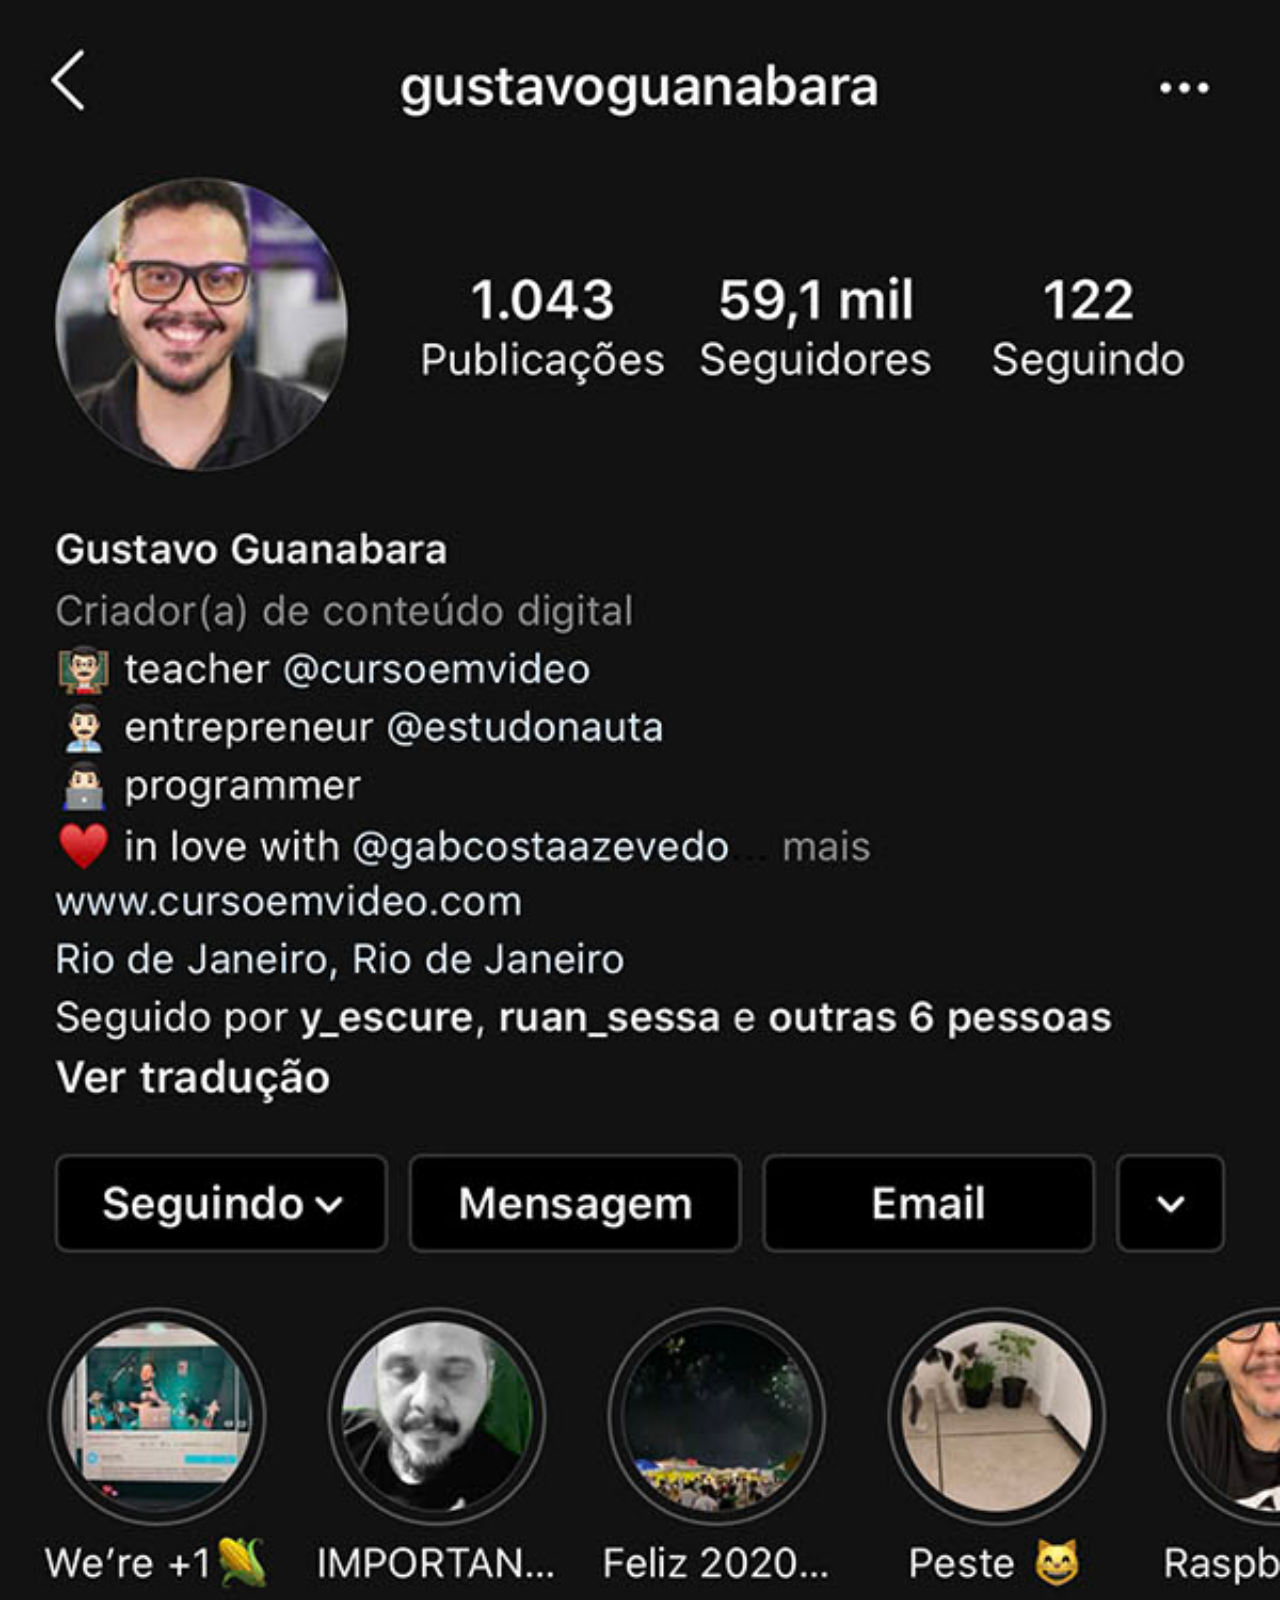
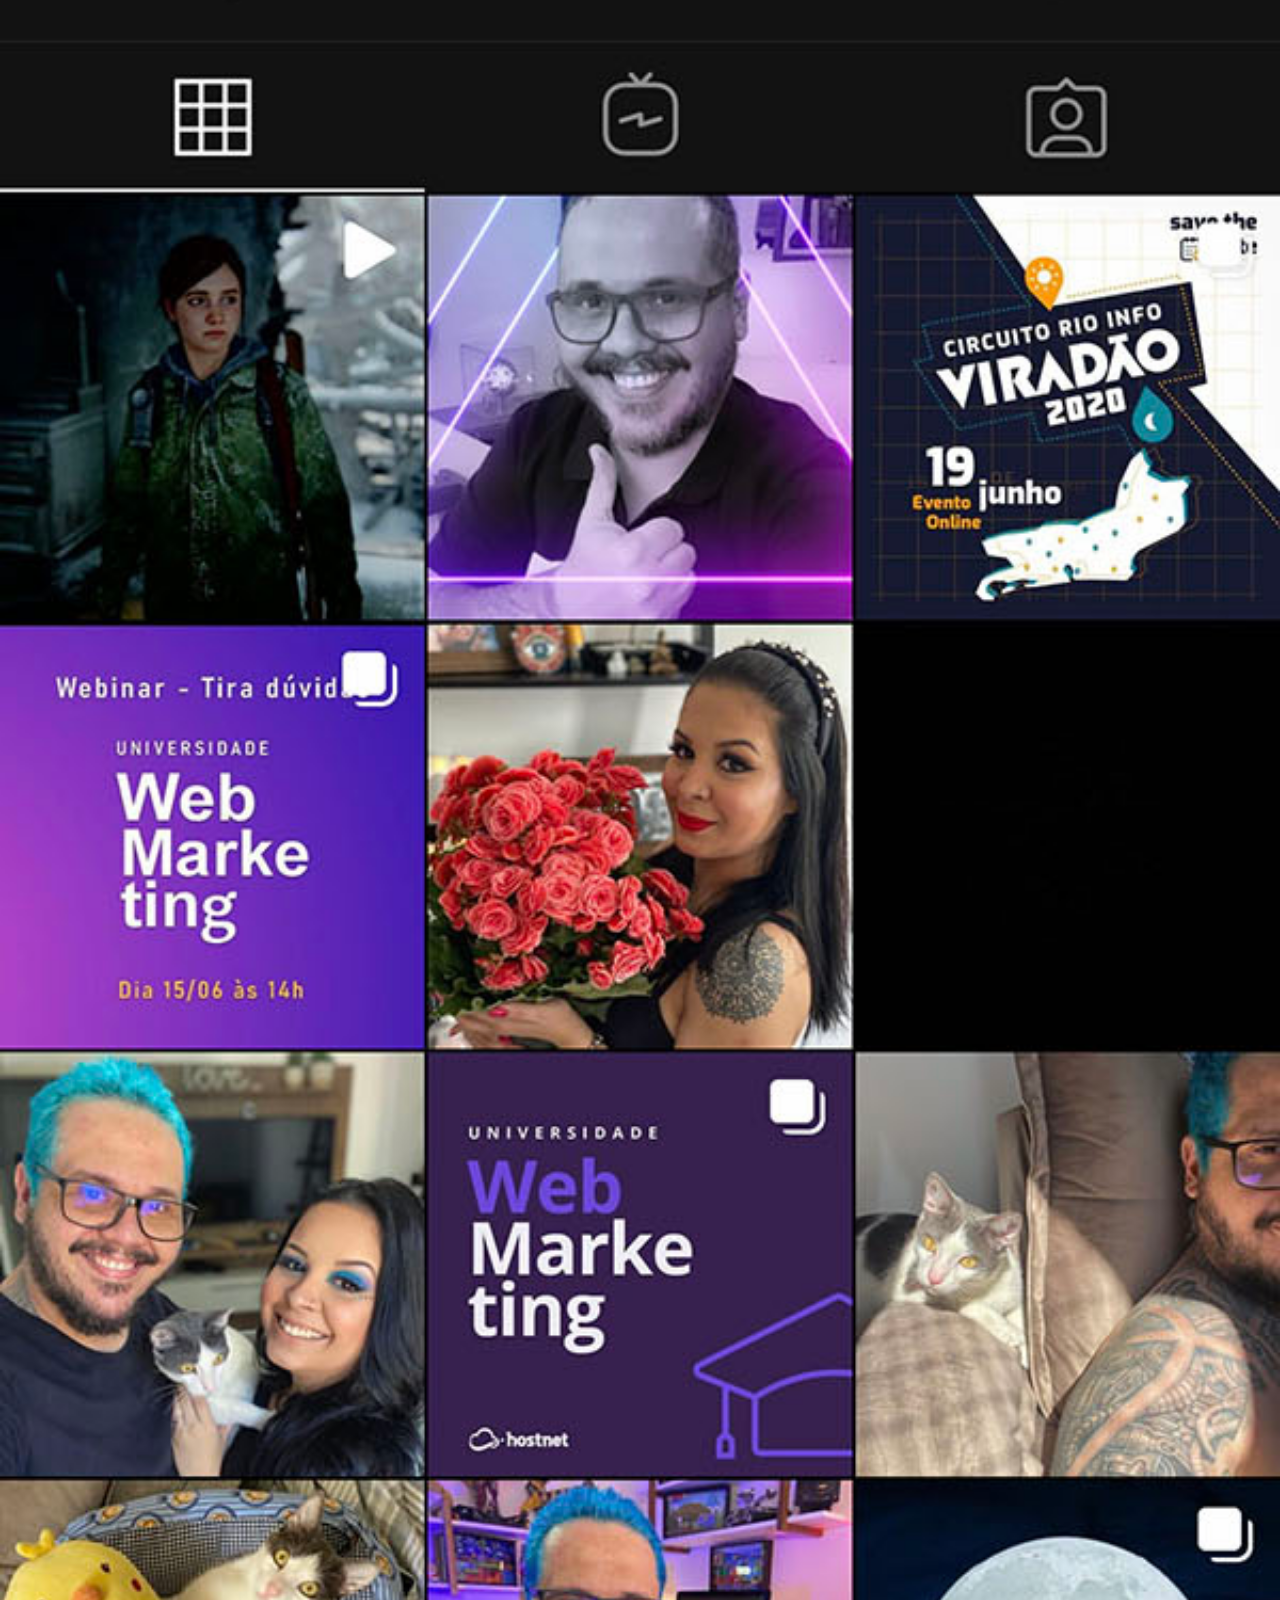
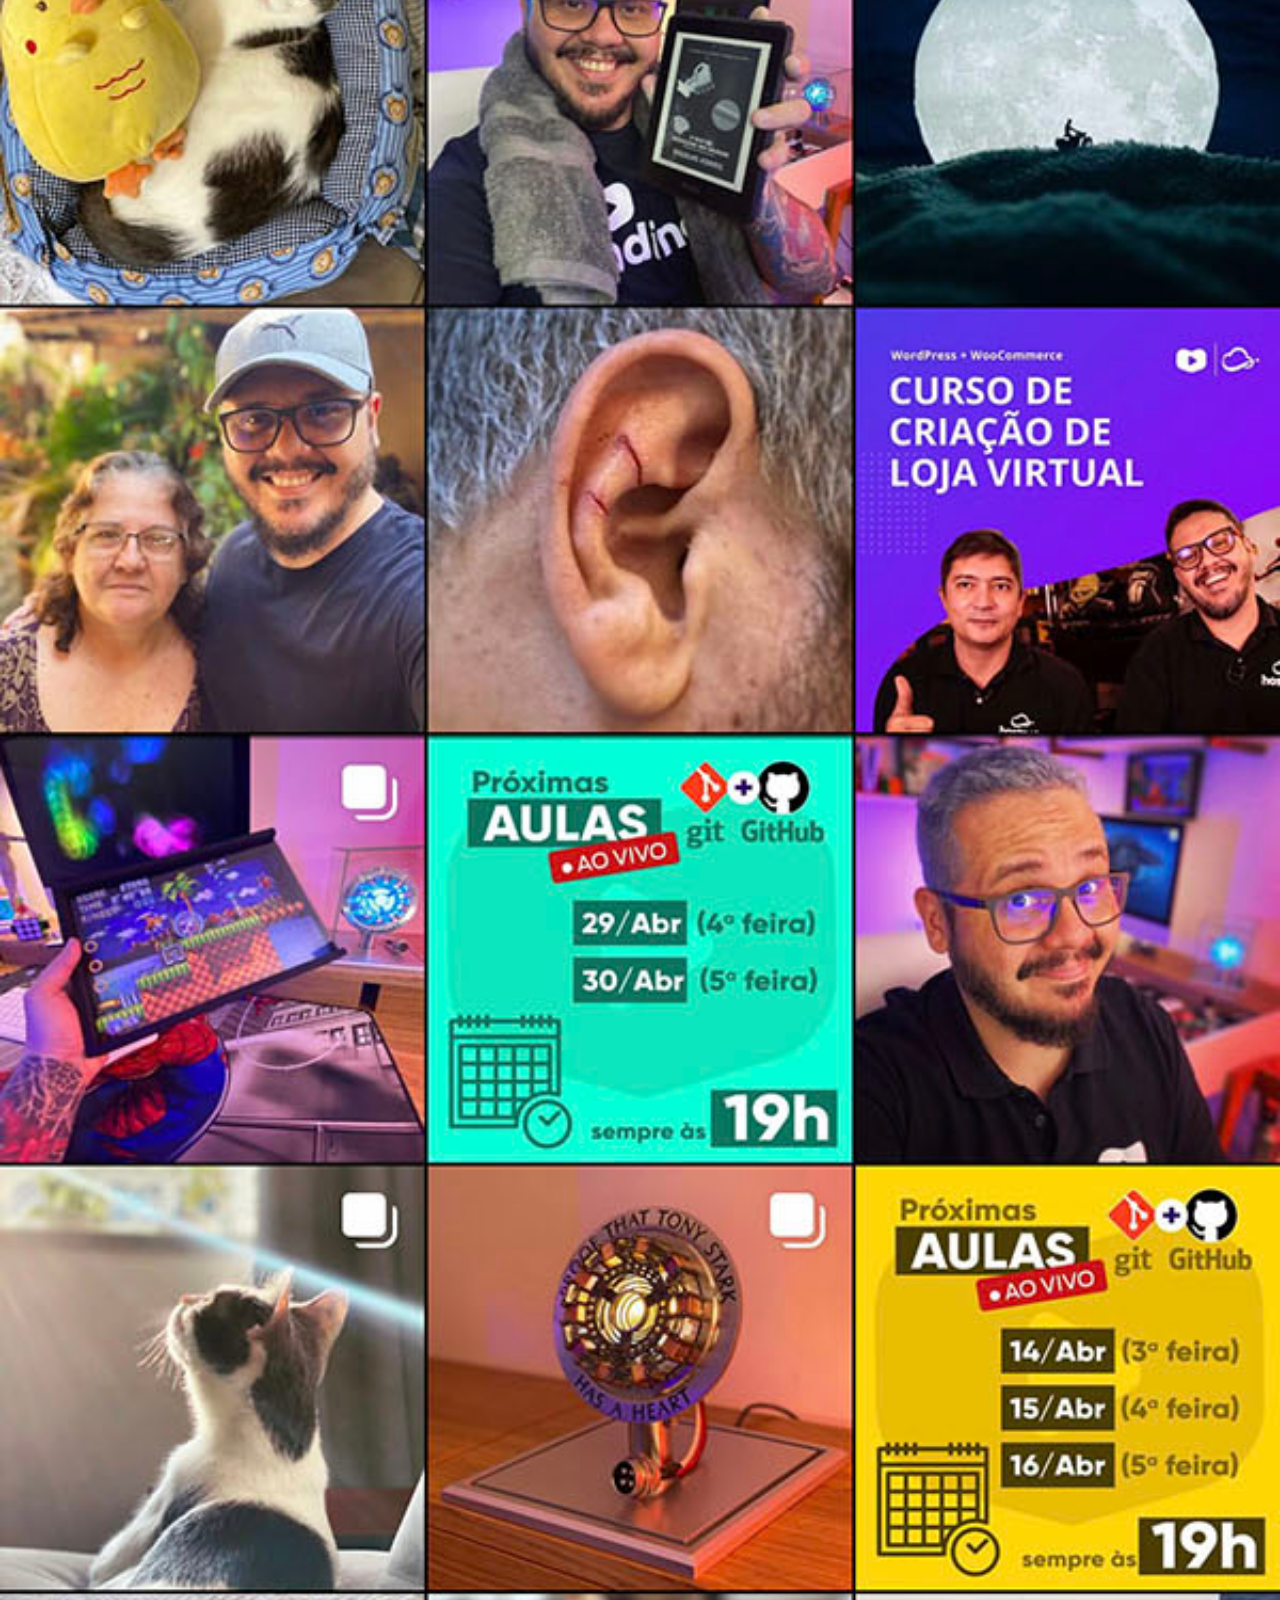
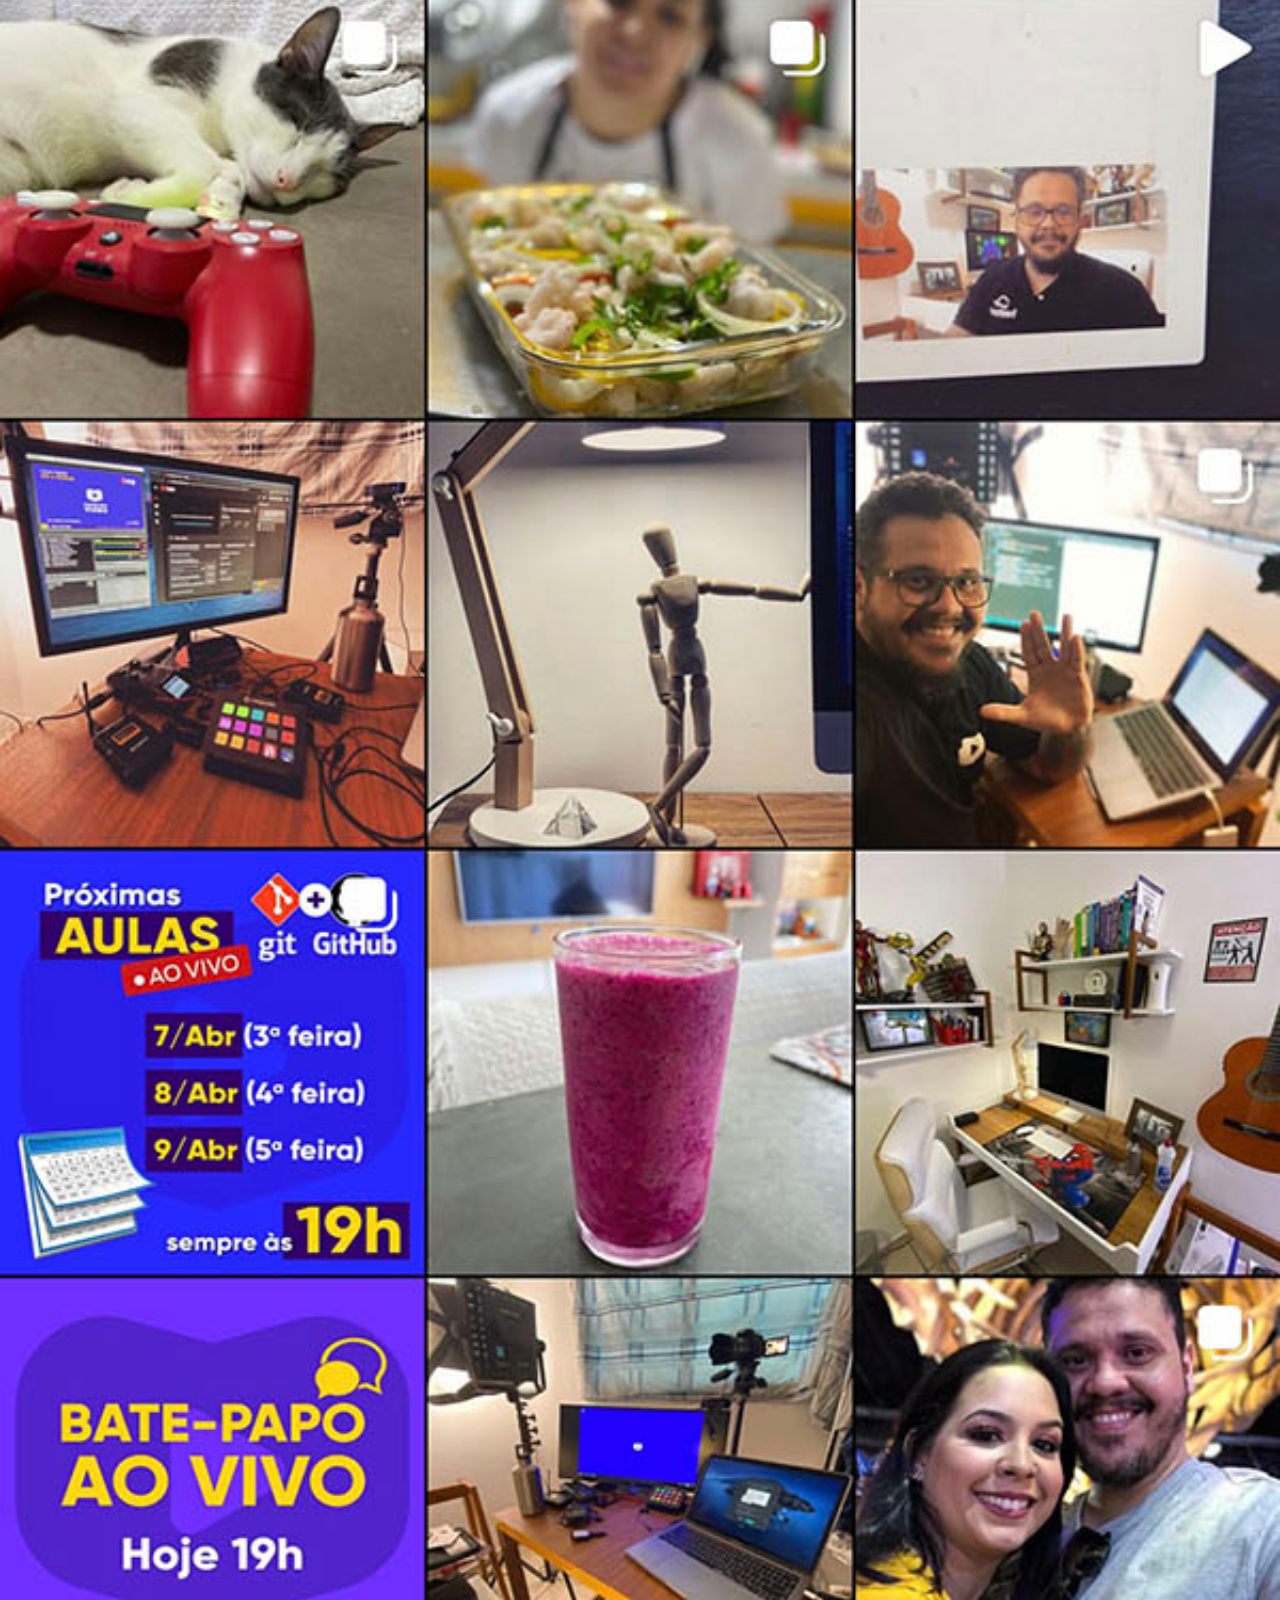
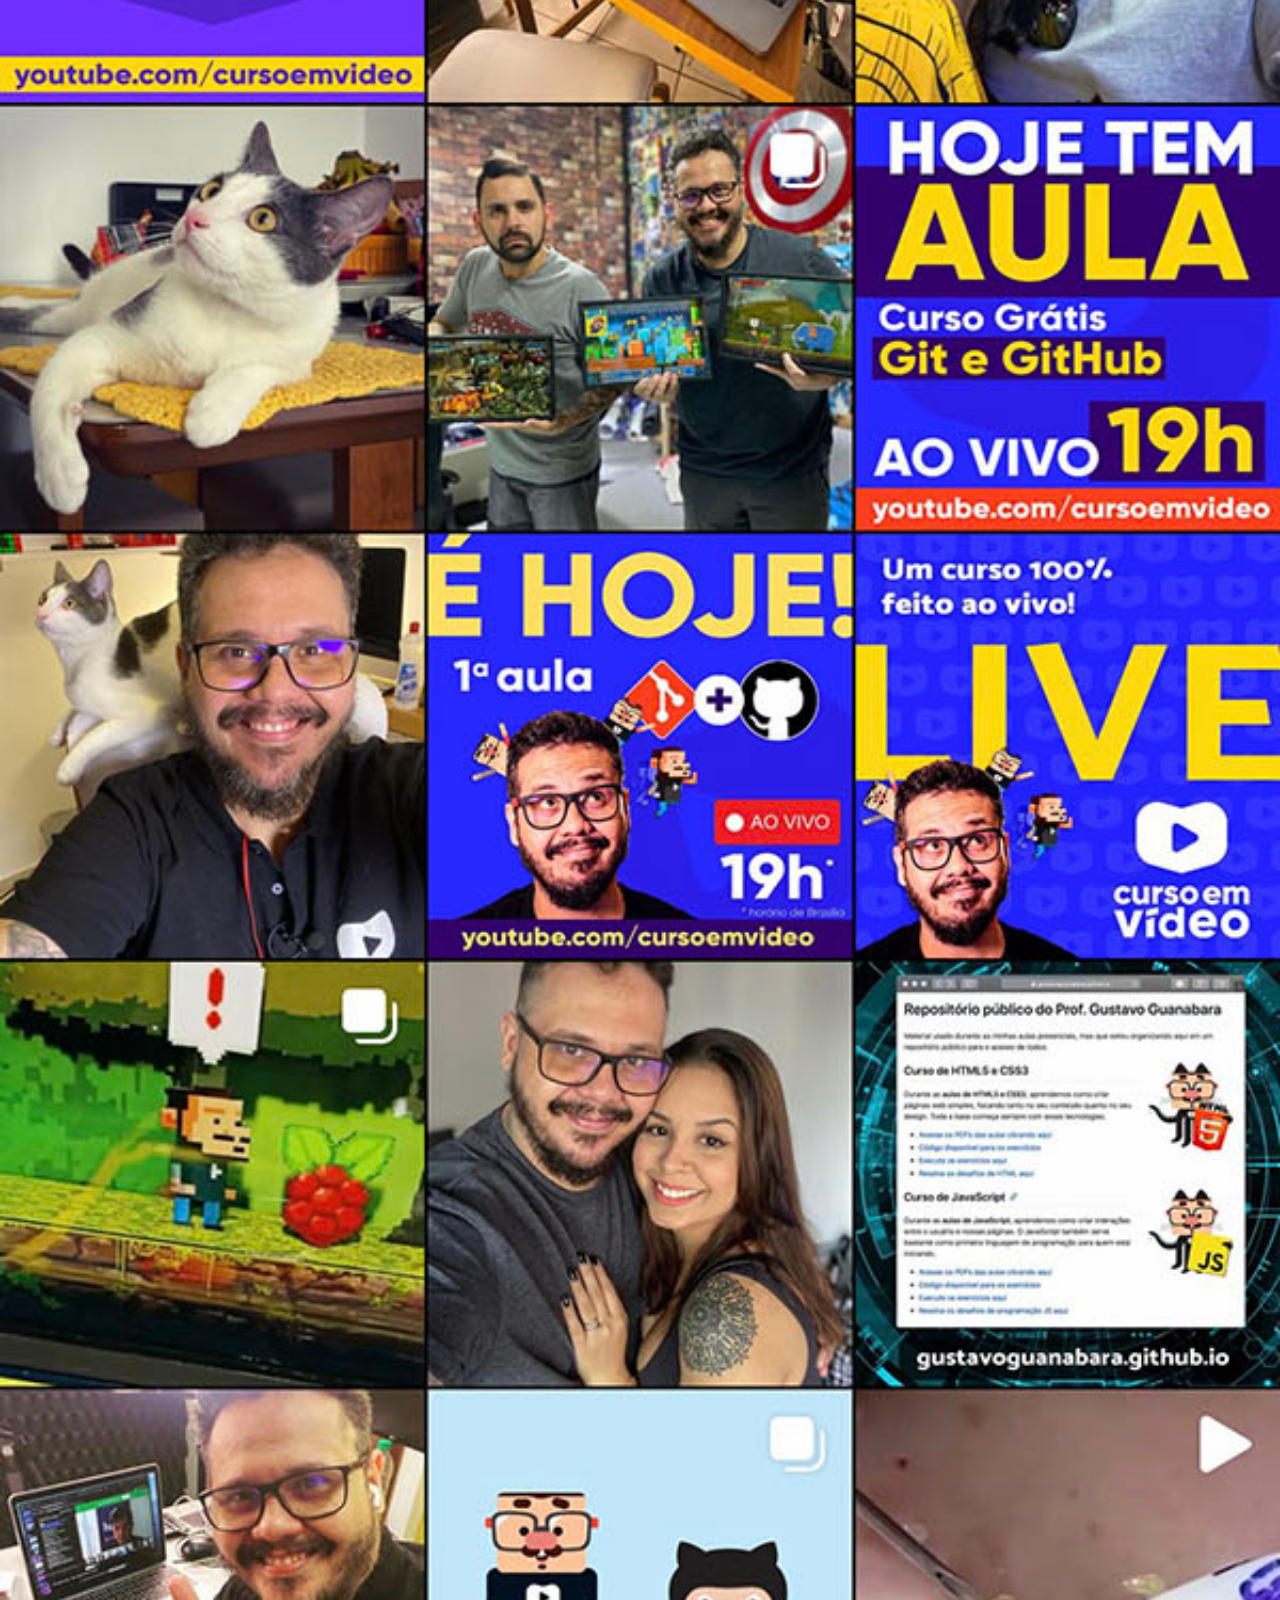
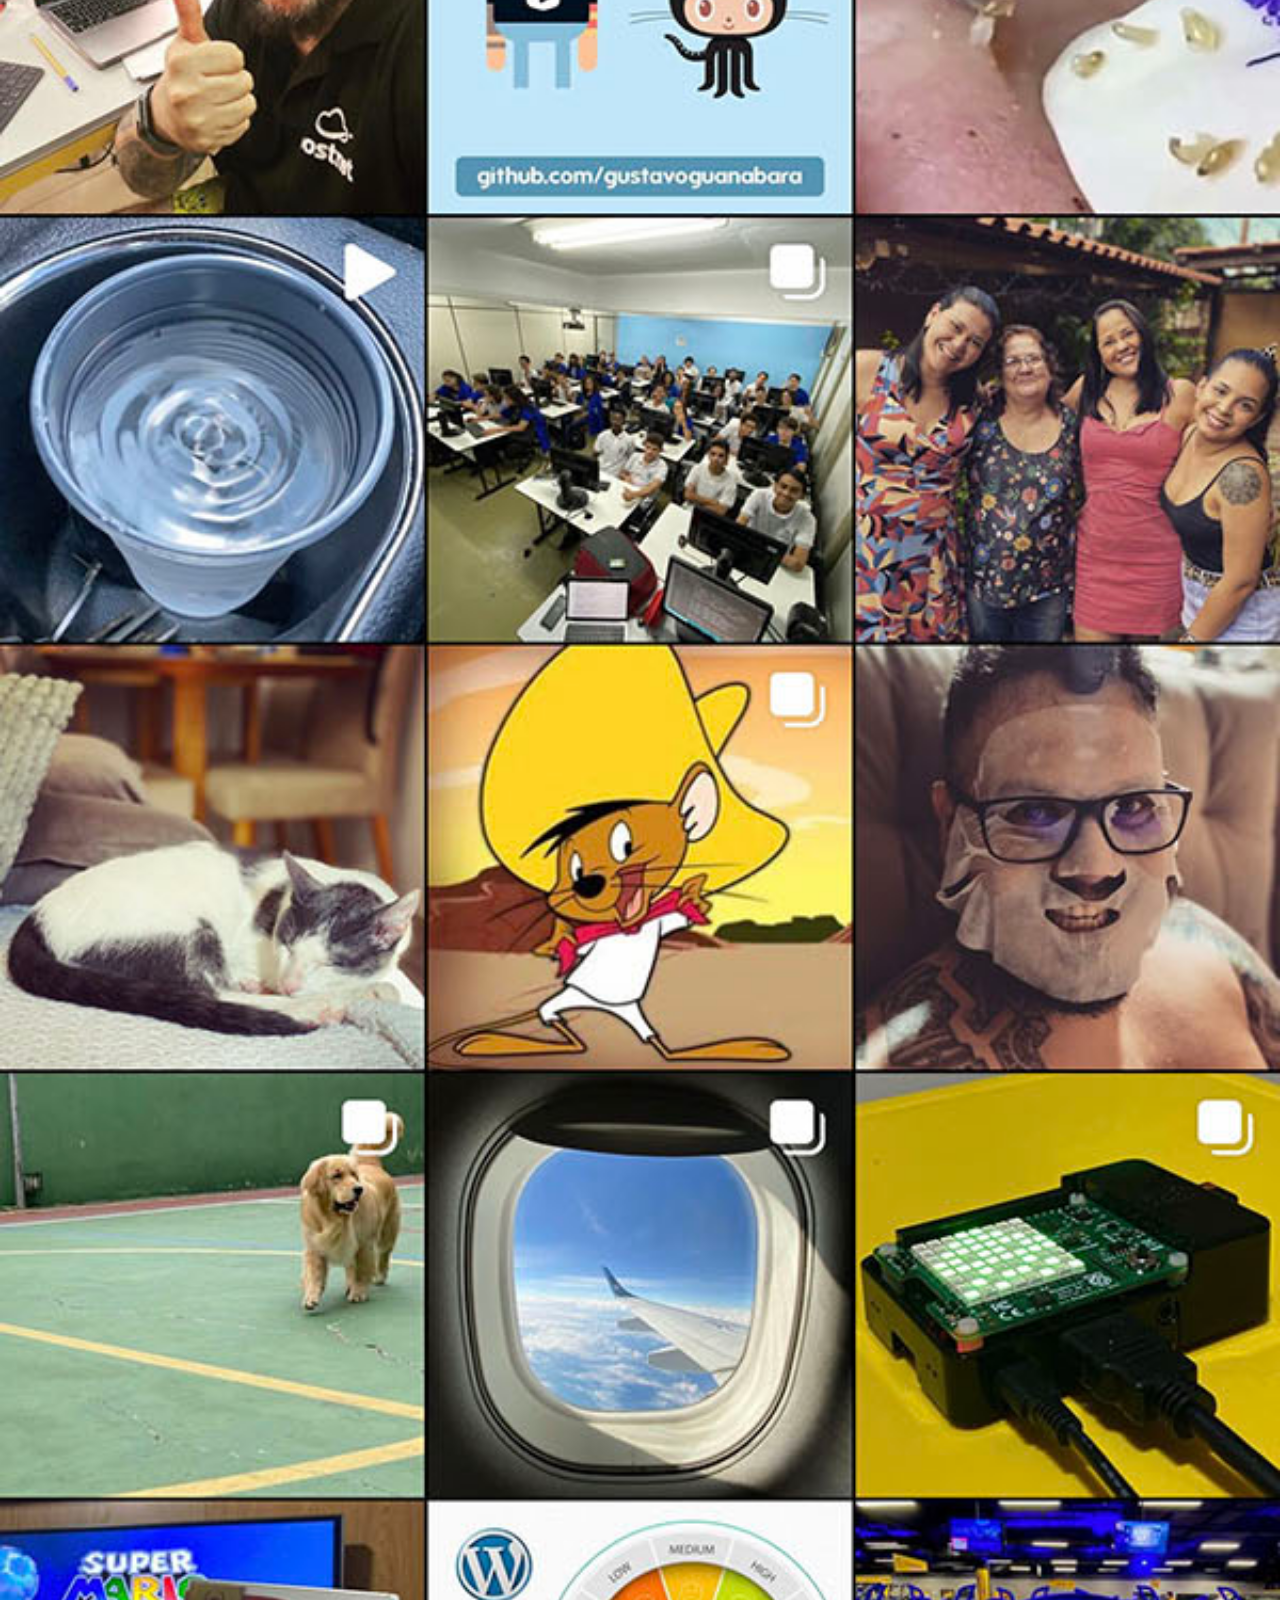
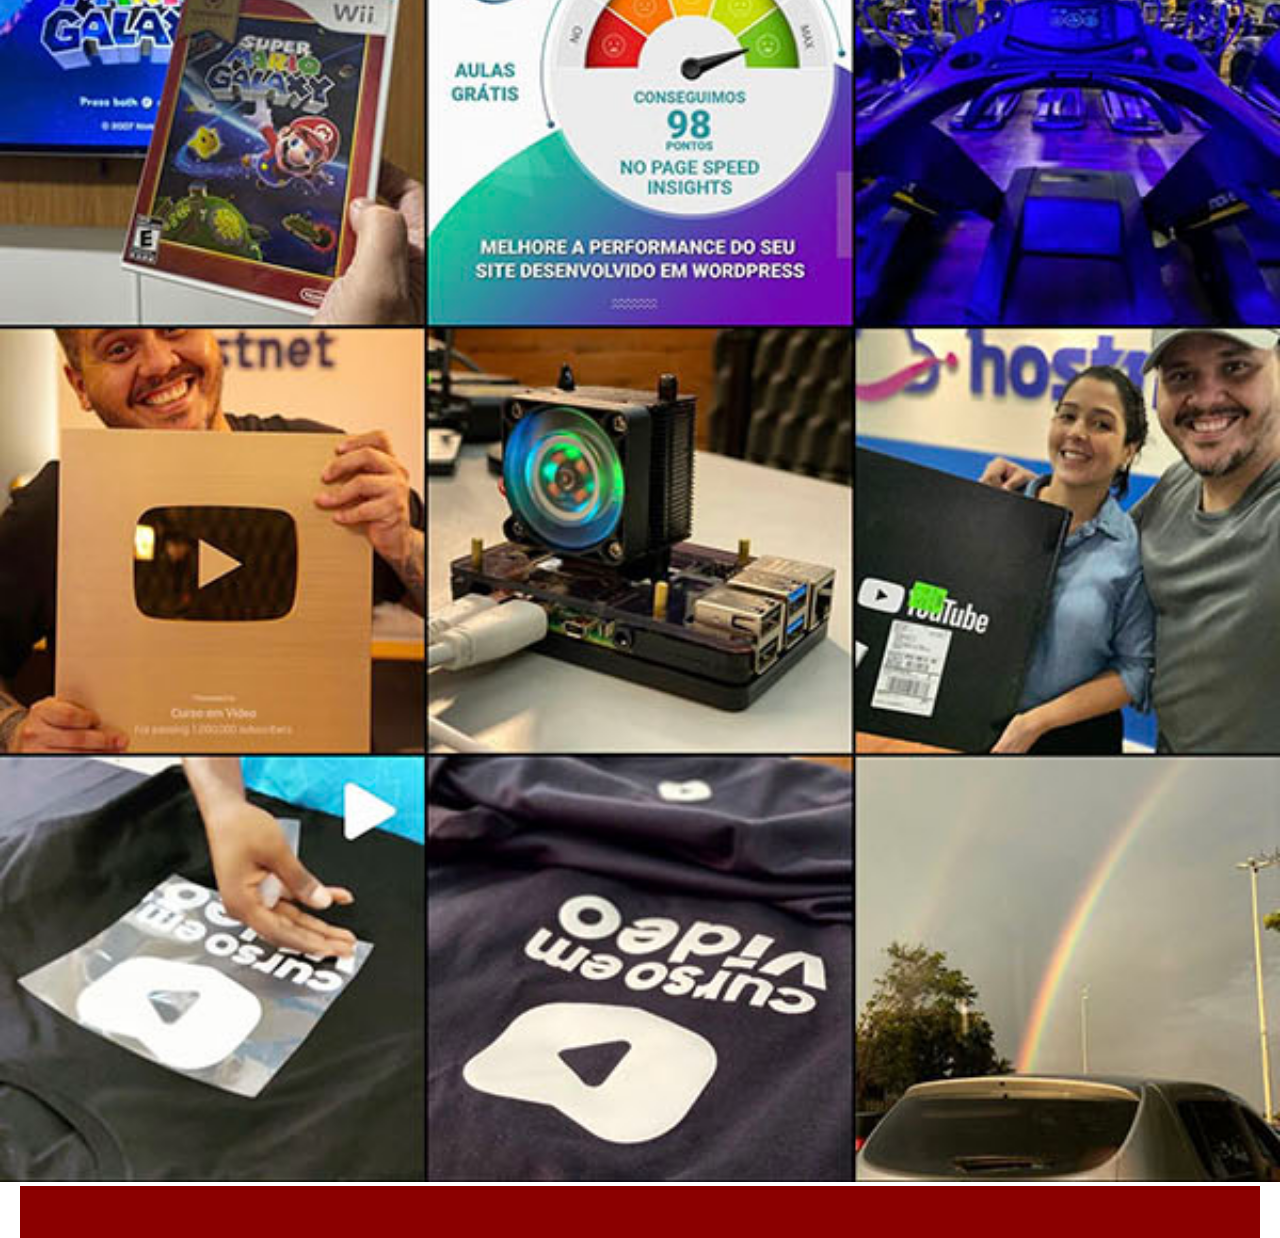
==== instagram.html @ d78562a8 "exercicio completado" ====
<!DOCTYPE html>
<html lang="pt-br">
<head>
    <meta charset="UTF-8">
    <meta name="viewport" content="width=device-width, initial-scale=1.0">
    <title>Instagram</title>
    <link rel="stylesheet" href="stylos/social.css">

</head>
<body>

    <img src="imagens/tela-instagram.jpg" alt="tela instagram">
    <a href="https://www.instagram.com/gustavoguanabara/" target="_blank"></a>
    
</body>
</html>
---- stylos/social.css ----
@charset "UTF-8";
       *{
            margin: 0px;
            font-family: Arial, Helvetica, sans-serif;
            padding: 0px;
        }

        ::-webkit-scrollbar{
            width: 0px;
            height: 0px;
        }

        img{
            width: 100vw;
        }

        a{
            display: block;
            background-color: darkred;
            padding: 26px;
            color: whitesmoke;
            text-align: center;
            font-weight: bolder;
            text-decoration: none;
            margin: 0px 20px 0px 20px;
        }

        a:hover{
            background-color: red;
            transform: scale(1.08);
            transition: 0.5s;
        }
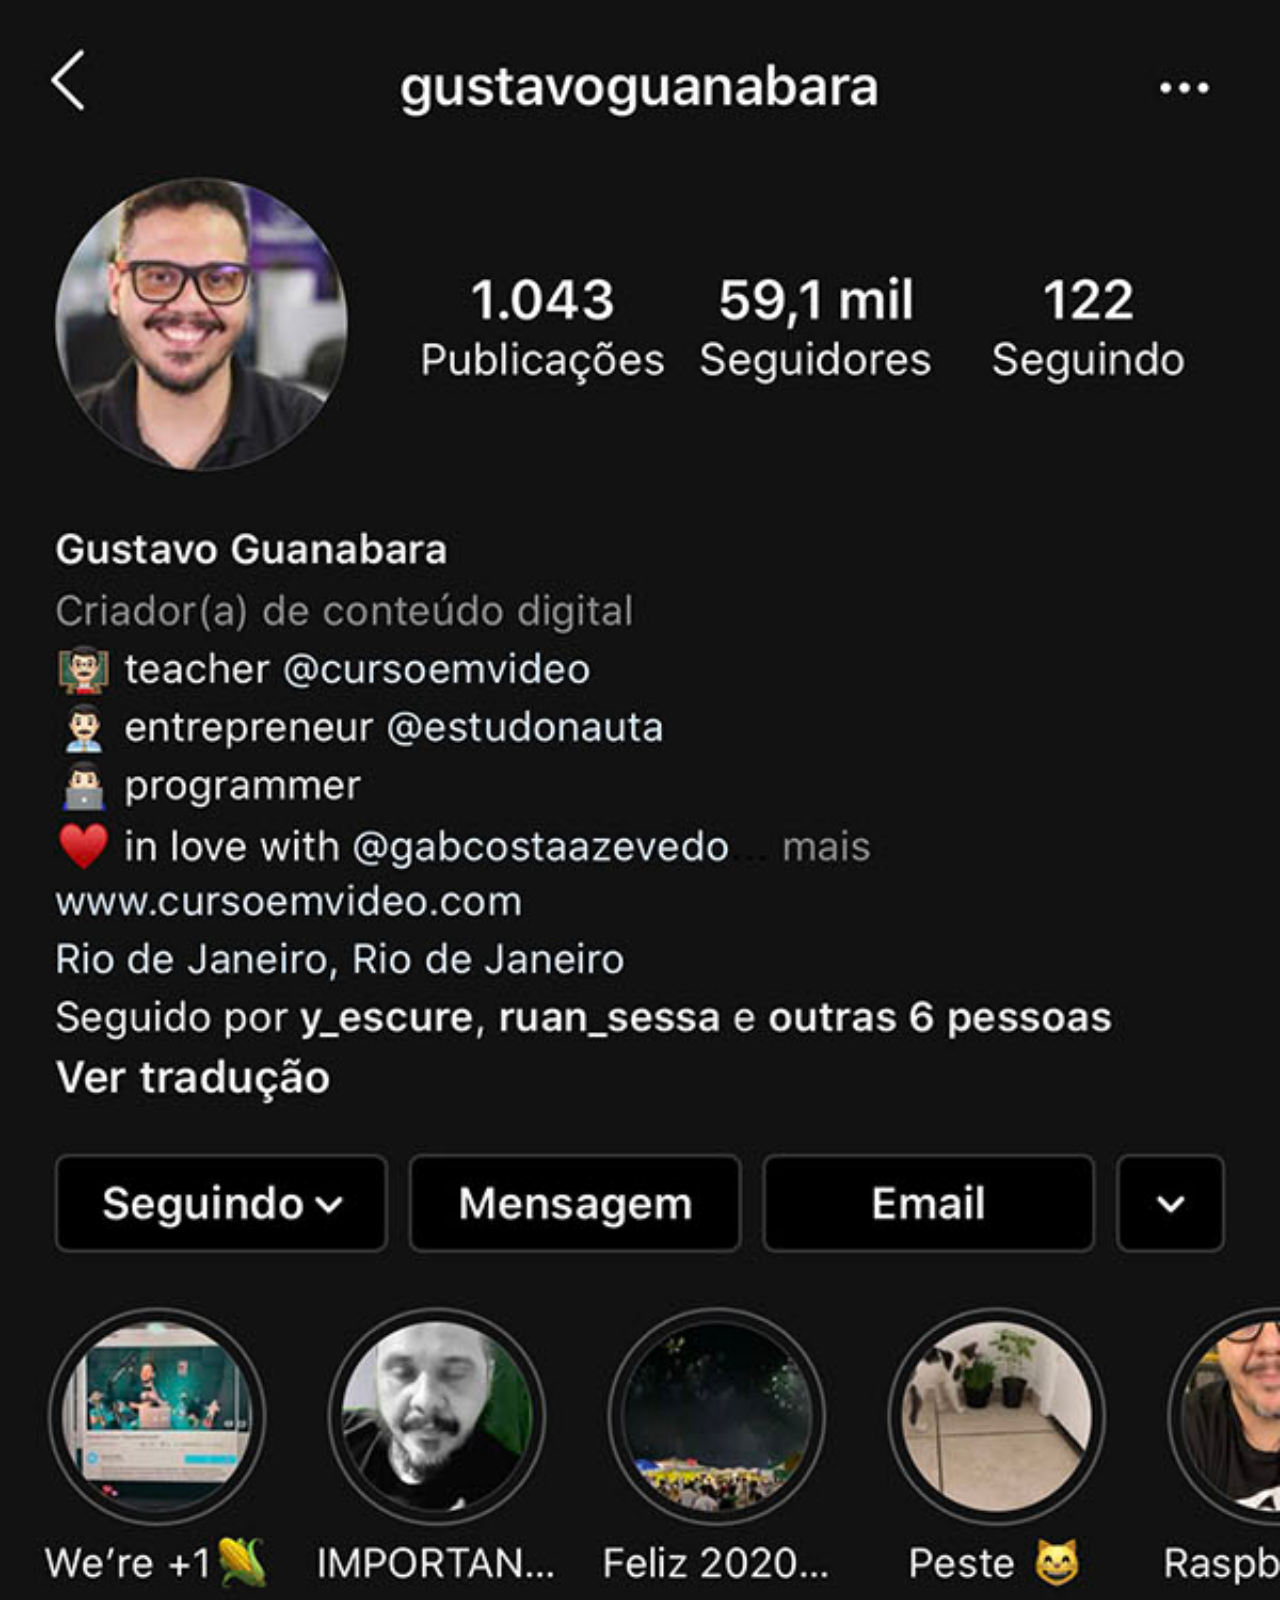
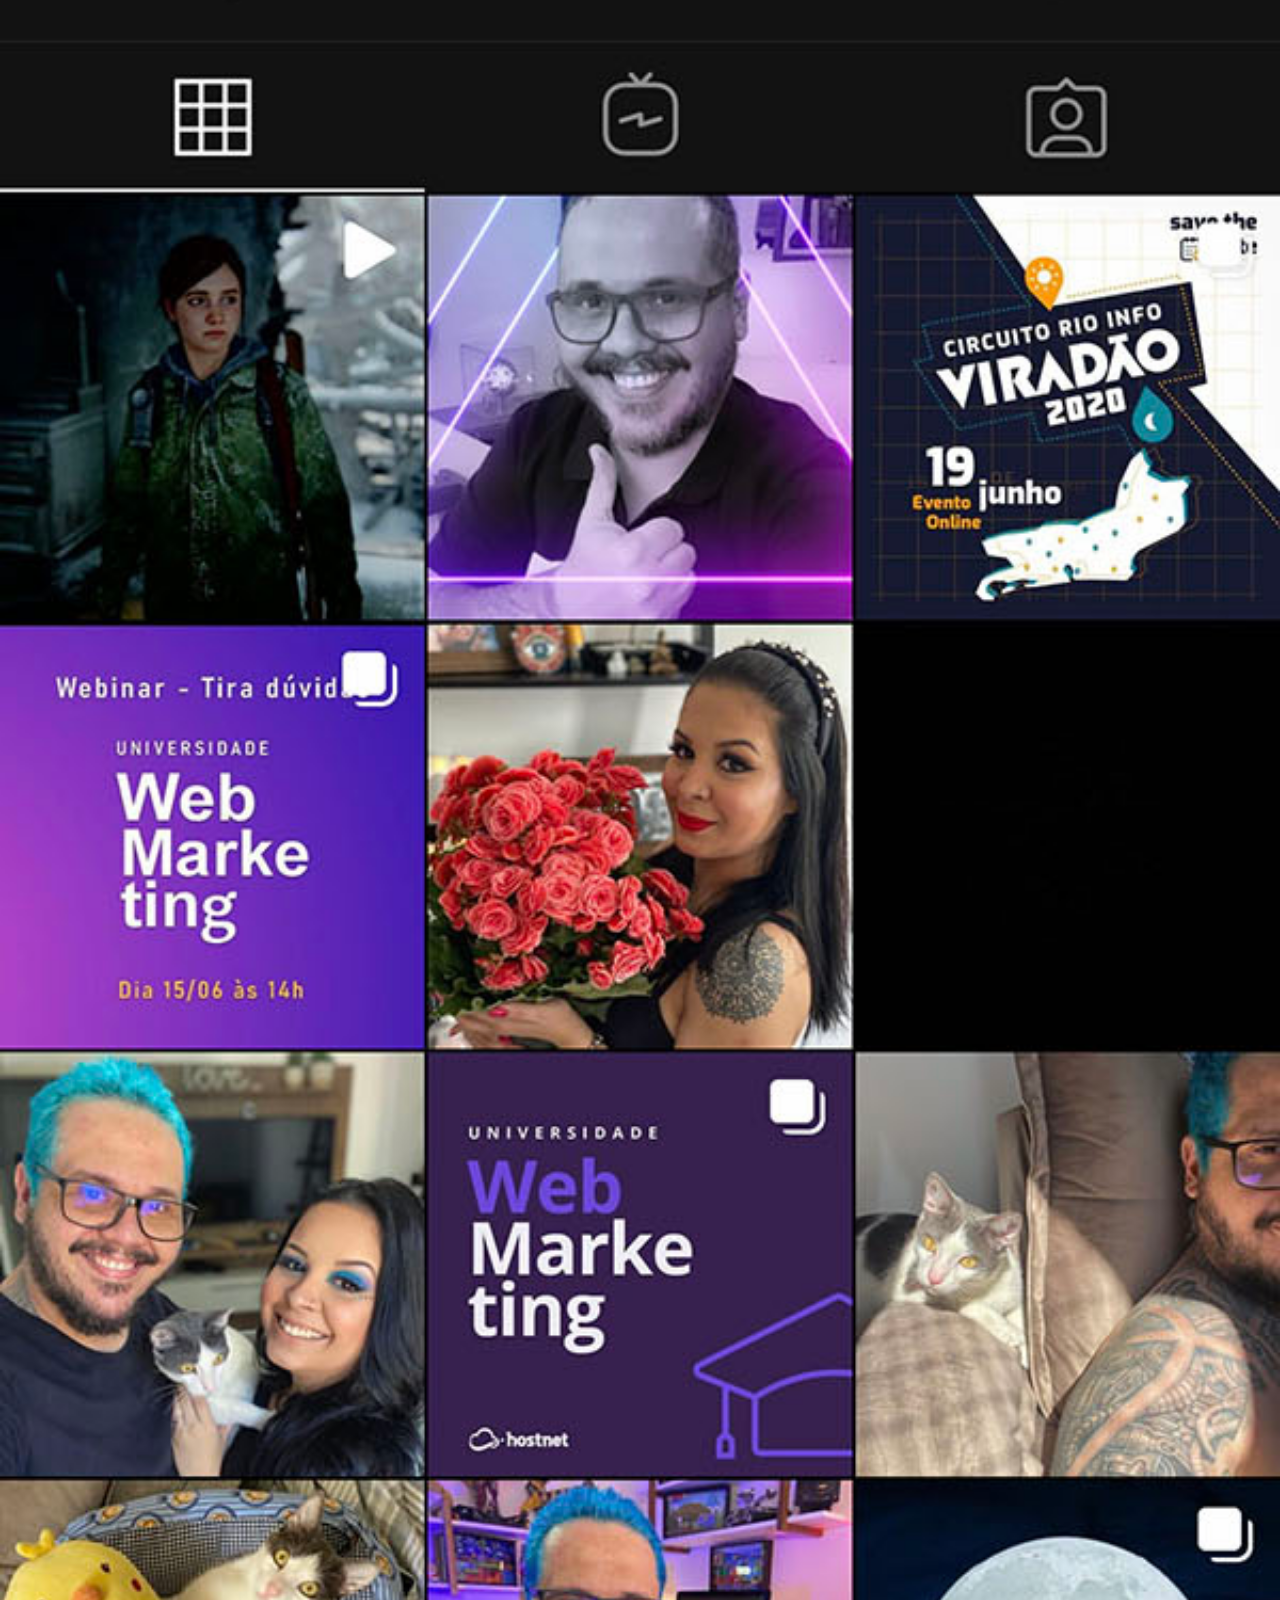
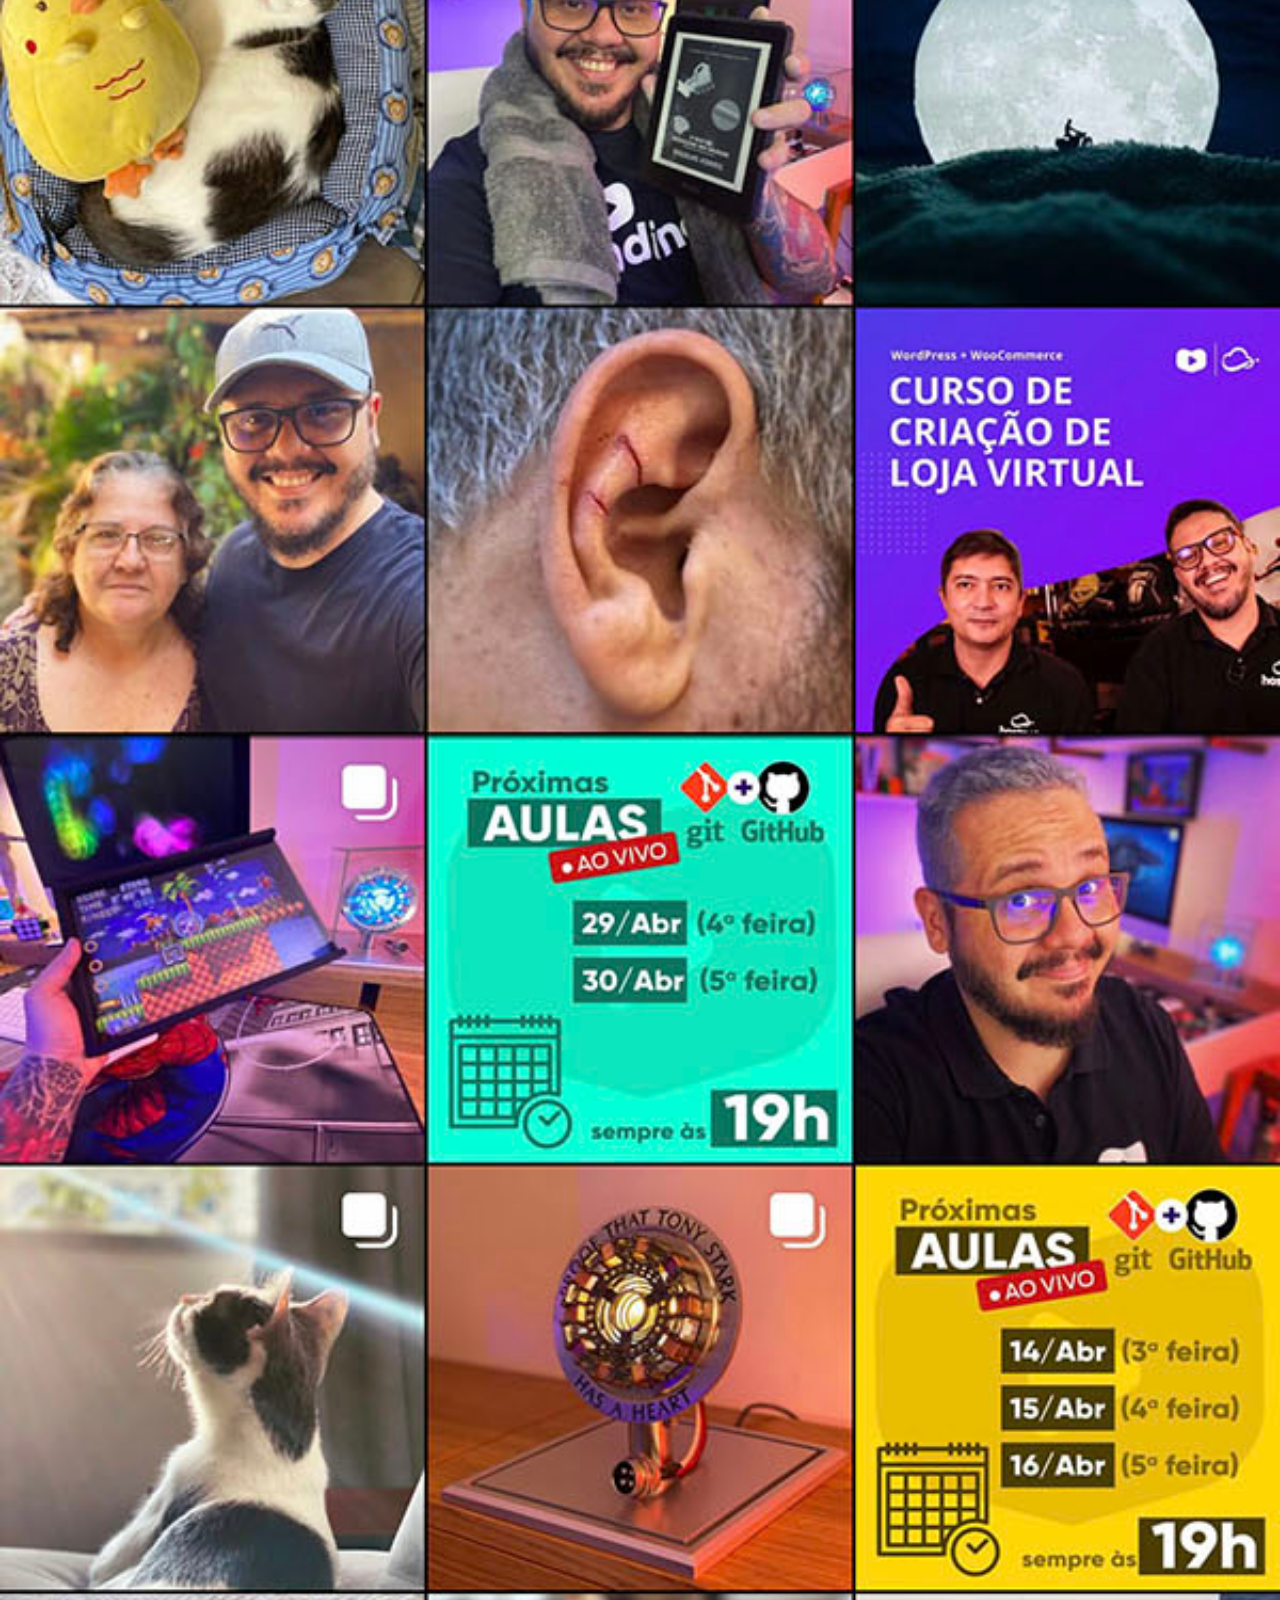
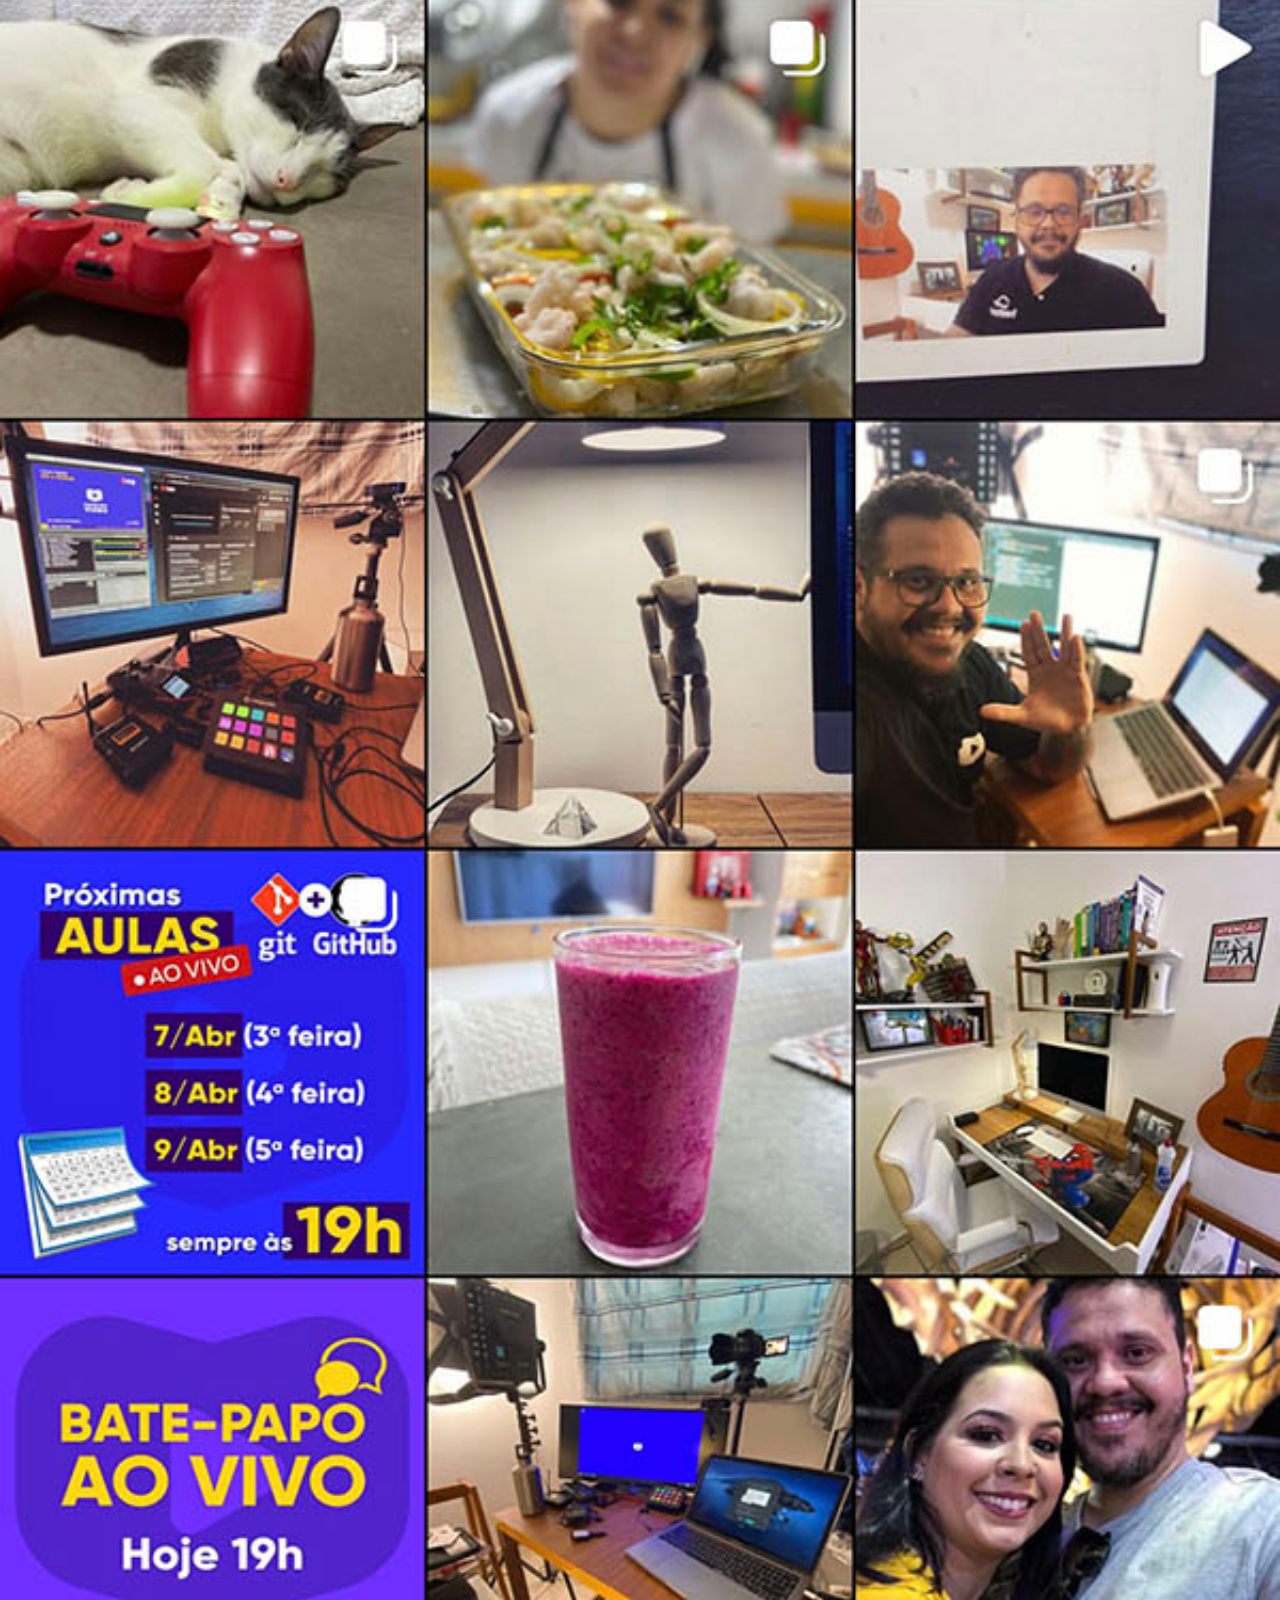
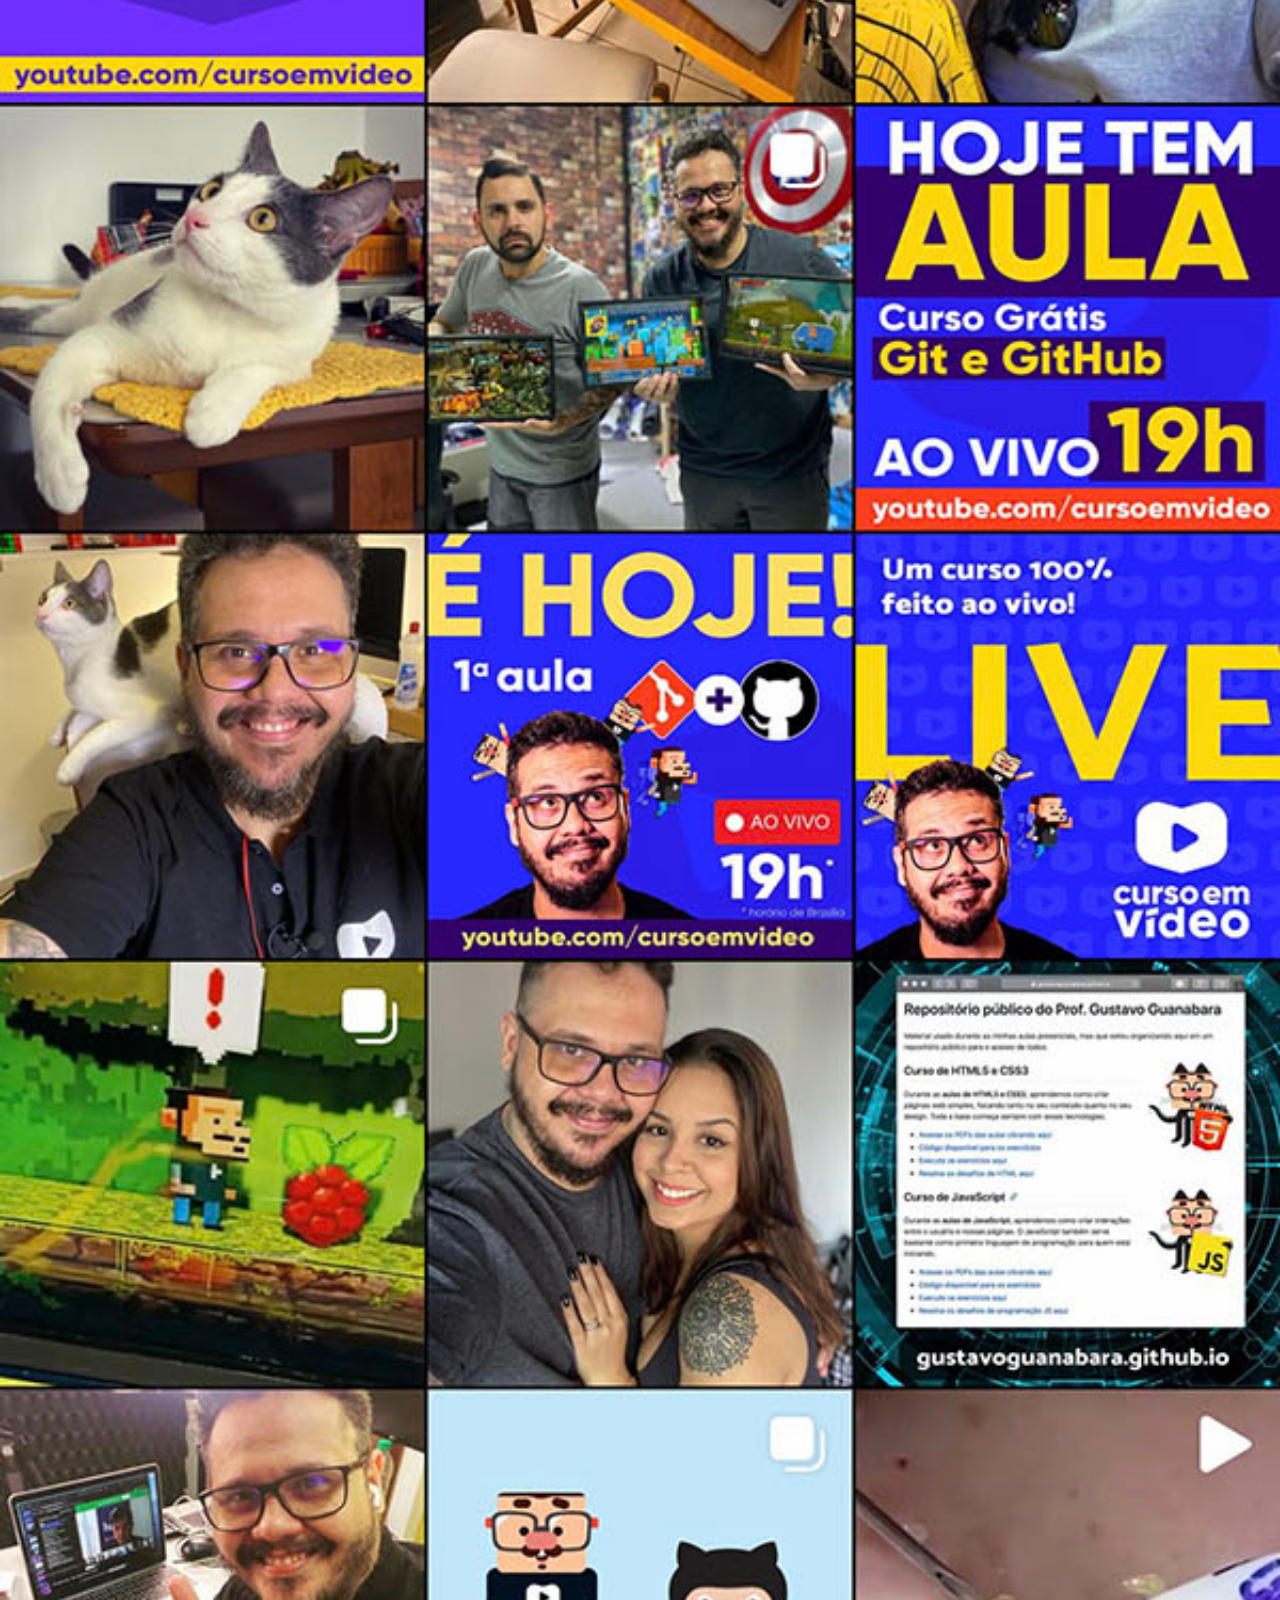
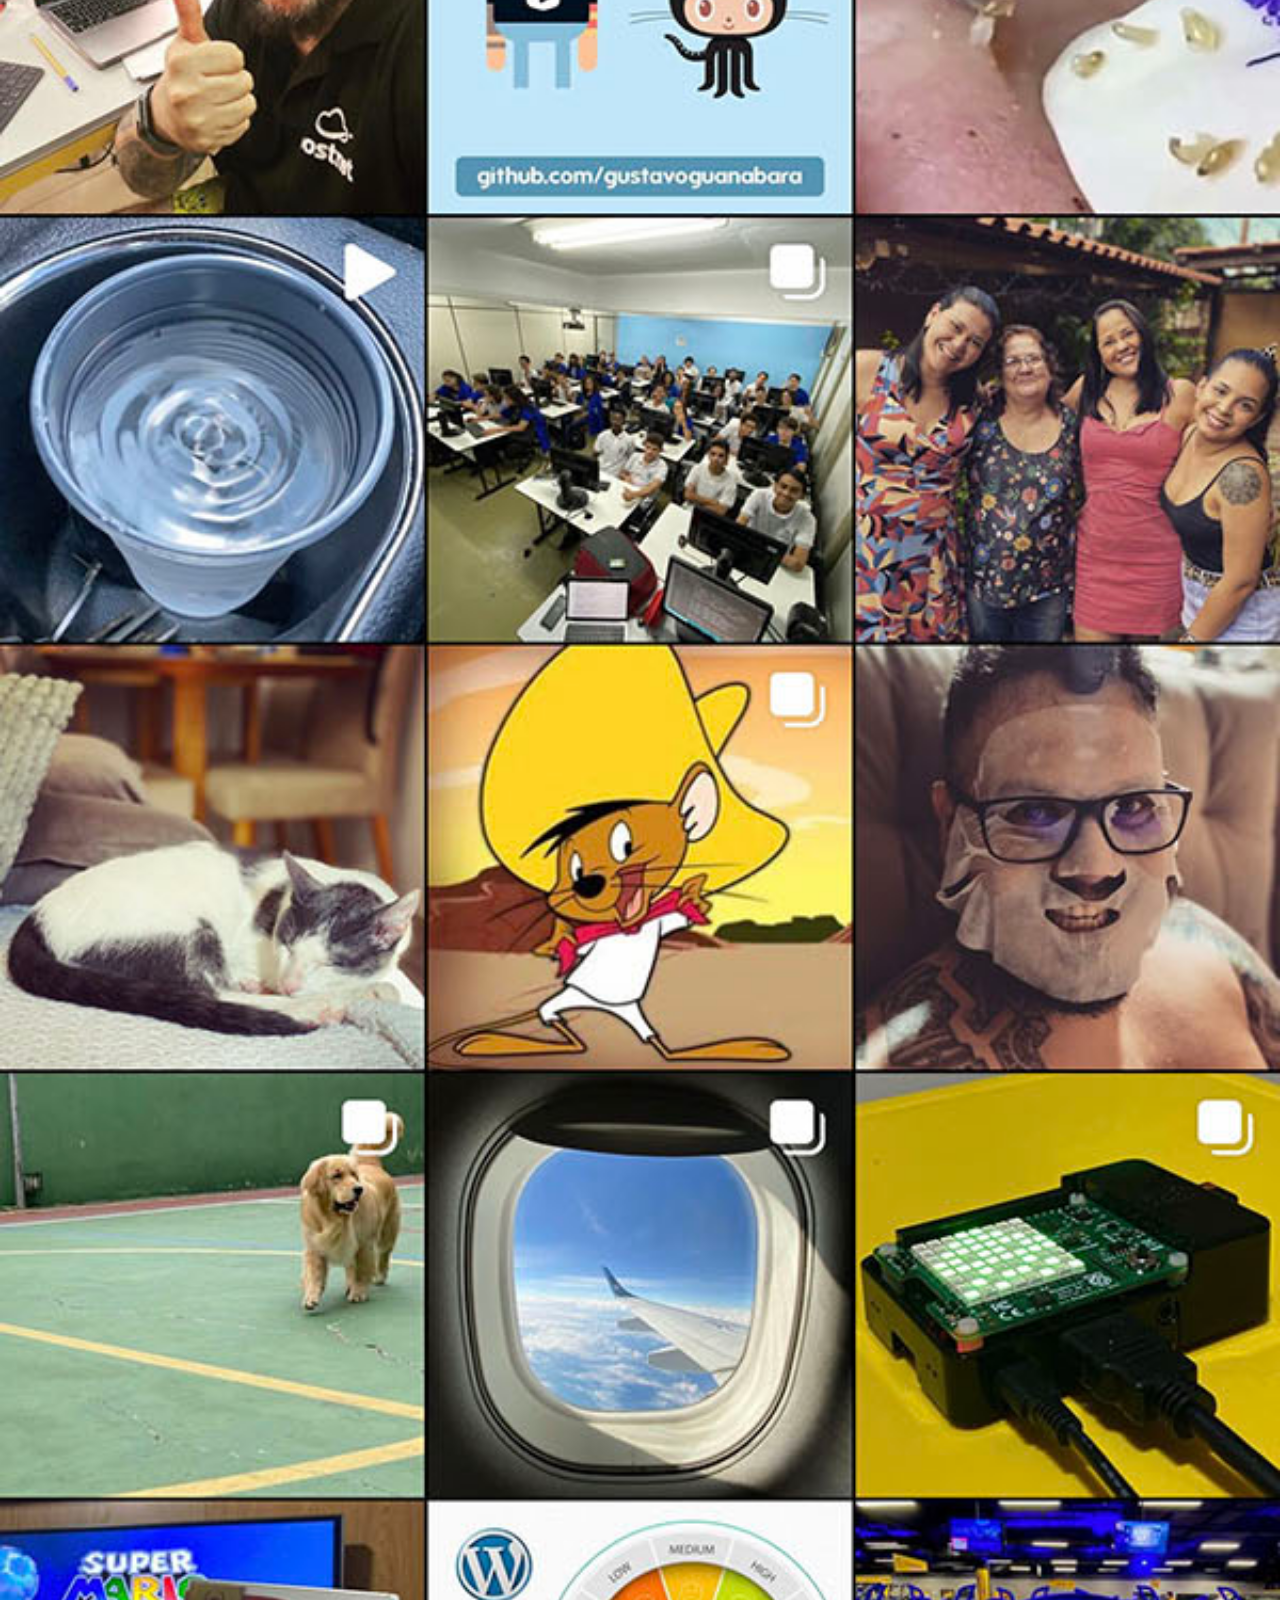
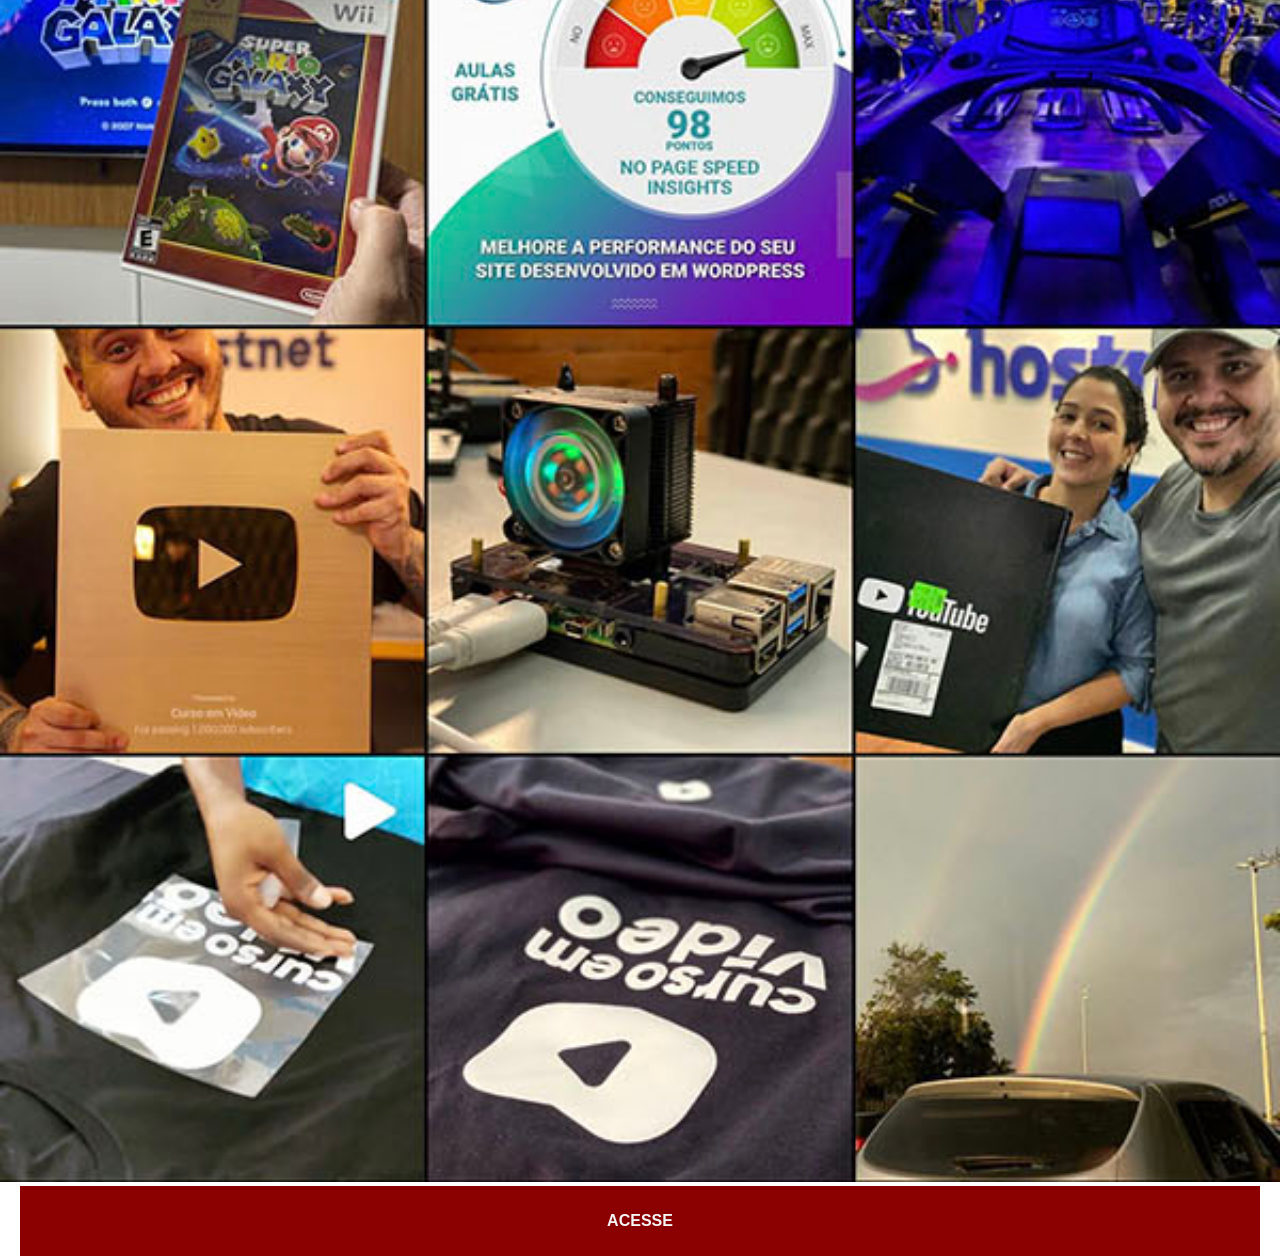
==== commit a1d25d91: "algumas mudança no desafio" ====
--- a/instagram.html
+++ b/instagram.html
@@ -10,7 +10,7 @@
 <body>
 
     <img src="imagens/tela-instagram.jpg" alt="tela instagram">
-    <a href="https://www.instagram.com/gustavoguanabara/" target="_blank"></a>
+    <a href="https://www.instagram.com/gustavoguanabara/" target="_blank">ACESSE</a>
     
 </body>
 </html>
